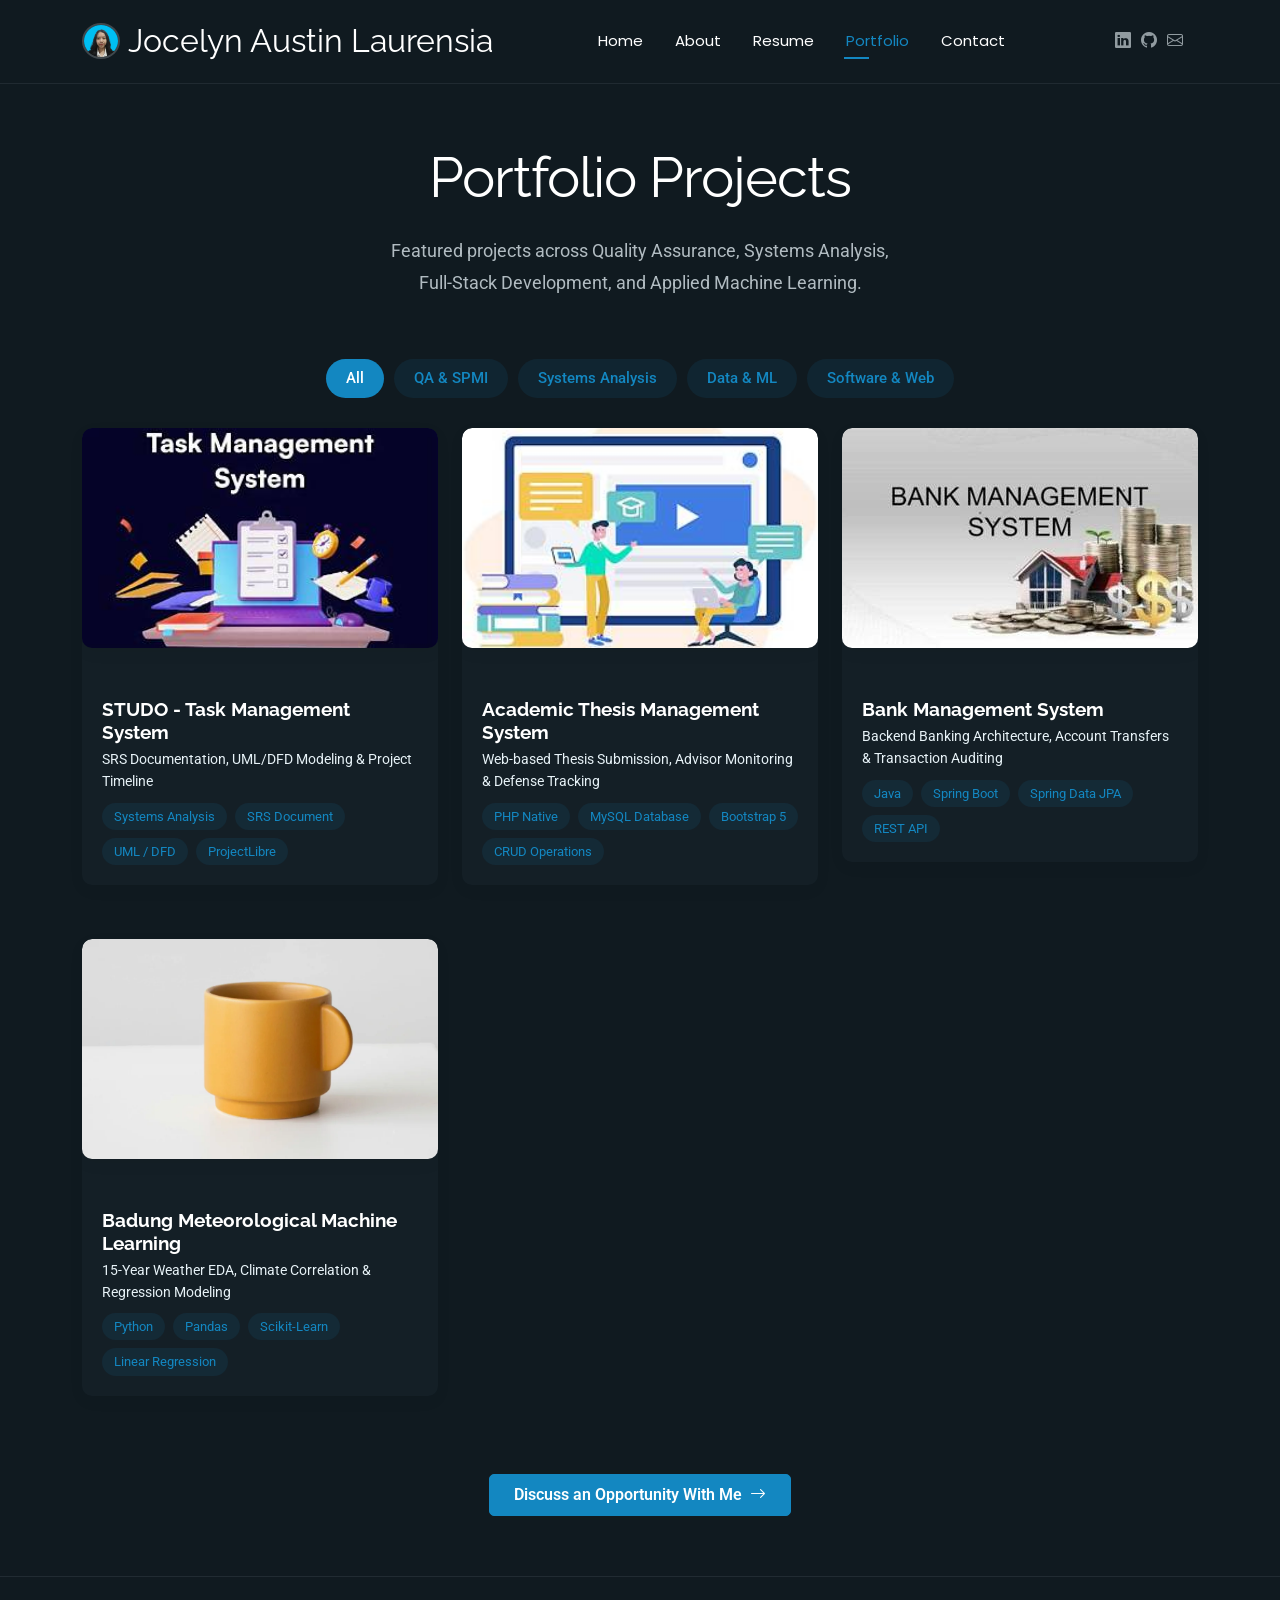
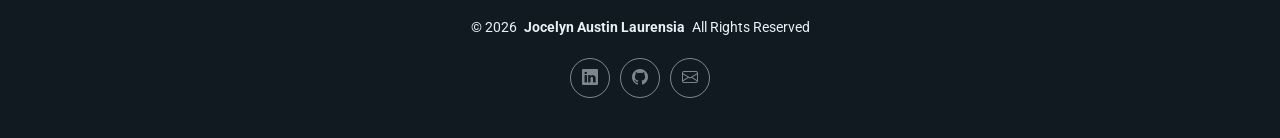
==== portfolio.html @ b39595af "Initial portfolio commit" ====
<!DOCTYPE html>
<html lang="en">
<head>
  <meta charset="utf-8">
  <meta content="width=device-width, initial-scale=1.0" name="viewport">
  <title>Portfolio - Jocelyn Austin Laurensia</title>
  <meta name="description" content="Portfolio of Jocelyn Austin Laurensia - Information Systems Projects, Quality Assurance, and Systems Analysis.">
  <meta name="keywords" content="Jocelyn Austin Laurensia, Portfolio, Information Systems, SPMI, Data Analysis, Untar">
  <!-- Favicons -->
  <link href="assets/img/favicon.png" rel="icon">
  <link href="assets/img/apple-touch-icon.png" rel="apple-touch-icon">
  <!-- Fonts -->
  <link href="https://fonts.googleapis.com" rel="preconnect">
  <link href="https://fonts.gstatic.com" rel="preconnect" crossorigin>
  <link href="https://fonts.googleapis.com/css2?family=Roboto:ital,wght@0,100;0,300;0,400;0,500;0,700;0,900;1,100;1,300;1,400;1,500;1,700;1,900&family=Poppins:ital,wght@0,100;0,200;0,300;0,400;0,500;0,600;0,700;0,800;0,900;1,100;1,200;1,300;1,400;1,500;1,600;1,700;1,800;1,900&family=Raleway:ital,wght@0,100;0,200;0,300;0,400;0,500;0,600;0,700;0,800;0,900;1,100;1,200;1,300;1,400;1,500;1,600;1,700;1,800;1,900&display=swap" rel="stylesheet">
  <!-- Vendor CSS Files -->
  <link href="assets/vendor/bootstrap/css/bootstrap.min.css" rel="stylesheet">
  <link href="assets/vendor/bootstrap-icons/bootstrap-icons.css" rel="stylesheet">
  <link href="assets/vendor/aos/aos.css" rel="stylesheet">
  <link href="assets/vendor/swiper/swiper-bundle.min.css" rel="stylesheet">
  <link href="assets/vendor/glightbox/css/glightbox.min.css" rel="stylesheet">
  <!-- Main CSS File -->
  <link href="assets/css/main.css" rel="stylesheet">
</head>
<body class="portfolio-page">
  <header id="header" class="header d-flex align-items-center light-background sticky-top">
    <div class="container position-relative d-flex align-items-center justify-content-between">
      <a href="index.html" class="logo d-flex align-items-center me-auto me-xl-0">
        <img src="assets/img/profile/Profile Jocelyn.png" alt="Jocelyn Austin Laurensia" class="rounded-circle me-2" style="width: 38px; height: 38px; object-fit: cover; border: 2px solid rgba(255, 255, 255, 0.2);">
        <h1 class="sitename">Jocelyn Austin Laurensia</h1>
      </a>
      <nav id="navmenu" class="navmenu">
        <ul>
          <li><a href="index.html">Home</a></li>
          <li><a href="about.html">About</a></li>
          <li><a href="resume.html">Resume</a></li>
          <li><a href="portfolio.html" class="active">Portfolio</a></li>
          <li><a href="contact.html">Contact</a></li>
        </ul>
        <i class="mobile-nav-toggle d-xl-none bi bi-list"></i>
      </nav>
      <div class="header-social-links">
        <a href="https://www.linkedin.com/in/jocelynaustinlaurensia" target="_blank" rel="noopener noreferrer" class="linkedin"><i class="bi bi-linkedin"></i></a>
        <a href="https://github.com/jocelynaustinlaurensia" target="_blank" rel="noopener noreferrer" class="github"><i class="bi bi-github"></i></a>
        <a href="mailto:jocelynaustinlaurensia@gmail.com" class="email"><i class="bi bi-envelope"></i></a>
      </div>
    </div>
  </header>
  <main class="main">
    <!-- Portfolio Section -->
    <section id="portfolio" class="portfolio section">
      <!-- Section Title -->
      <div class="container section-title" data-aos="fade-up">
        <h2>Portfolio Projects</h2>
        <p>Featured projects across Quality Assurance, Systems Analysis, Full-Stack Development, and Applied Machine Learning.</p>
      </div><!-- End Section Title -->
      <div class="container" data-aos="fade-up" data-aos-delay="100">
        <div class="isotope-layout" data-default-filter="*" data-layout="fitRows" data-sort="original-order">
          <ul class="portfolio-filters isotope-filters" data-aos="fade-up" data-aos-delay="200">
            <li data-filter="*" class="filter-active">All</li>
            <li data-filter=".filter-qa">QA & SPMI</li>
            <li data-filter=".filter-systems">Systems Analysis</li>
            <li data-filter=".filter-data">Data & ML</li>
            <li data-filter=".filter-dev">Software & Web</li>
          </ul><!-- End Portfolio Filters -->
          <div class="row gy-4 isotope-container" data-aos="fade-up" data-aos-delay="300">
            
                        <!-- Item 1: STUDO - System Analysis & Project Management -->
            <div class="col-lg-4 col-md-6 portfolio-item isotope-item filter-systems filter-dev">
              <div class="portfolio-card h-100 d-flex flex-column">
              <div class="portfolio-card">
                <div class="portfolio-img">
                  <img src="assets/img/portfolio/TMS.jpeg" alt="STUDO Task Management System" class="img-fluid">
                  <div class="portfolio-overlay">
                    <a href="assets/img/portfolio/TMS.jpeg" class="glightbox portfolio-lightbox" title="STUDO — Task Management System (SRS, UML, WBS & Gantt Chart)"><i class="bi bi-plus"></i></a>
                    <a href="https://github.com/jocelynaustinlaurensia/studo-task-management-system" target="_blank" rel="noopener noreferrer" class="portfolio-details-link" title="View on GitHub"><i class="bi bi-github"></i></a>
                  </div>
                  </div>
                </div>
                <div class="portfolio-info">
                  <h4>STUDO - Task Management System</h4>
                  <p>SRS Documentation, UML/DFD Modeling & Project Timeline</p>
                  <div class="portfolio-tags">
                    <span>Systems Analysis</span>
                    <span>SRS Document</span>
                    <span>UML / DFD</span>
                    <span>ProjectLibre</span>
                  </div>
                </div>
              </div>
            </div>

            <!-- Item 2: Academic & Thesis Management System -->
            <div class="col-lg-4 col-md-6 portfolio-item isotope-item filter-dev filter-data">
              <div class="portfolio-card h-100 d-flex flex-column">
              <div class="portfolio-card">
                <div class="portfolio-img">
                  <img src="assets/img/portfolio/AMS2.jpeg" alt="Academic Thesis Management System" class="img-fluid">
                  <div class="portfolio-overlay">
                    <a href="assets/img/portfoliO/AMS2.jpeg" class="glightbox portfolio-lightbox" title="Academic Thesis Management System — Full-Stack Portal"><i class="bi bi-plus"></i></a>
                    <a href="https://github.com/jocelynaustinlaurensia/academic-thesis-management-system" target="_blank" rel="noopener noreferrer" class="portfolio-details-link" title="View on GitHub"><i class="bi bi-github"></i></a>
                  </div>
                  </div>
                </div>
                <div class="portfolio-info">
                  <h4>Academic Thesis Management System</h4>
                  <p>Web-based Thesis Submission, Advisor Monitoring & Defense Tracking</p>
                  <div class="portfolio-tags">
                    <span>PHP Native</span>
                    <span>MySQL Database</span>
                    <span>Bootstrap 5</span>
                    <span>CRUD Operations</span>
                  </div>
                </div>
              </div>
            </div>

            <!-- Item 3: Bank Management System -->
            <div class="col-lg-4 col-md-6 portfolio-item isotope-item filter-dev">
              <div class="portfolio-card h-100 d-flex flex-column">
              <div class="portfolio-card">
                <div class="portfolio-img">
                  <img src="assets/img/portfolio/BMS.jpeg" alt="Bank Management System" class="img-fluid">
                  <div class="portfolio-overlay">
                    <a href="assets/img/portfolio/BMS.jpeg" class="glightbox portfolio-lightbox" title="Bank Management System — Java Spring Boot REST API"><i class="bi bi-plus"></i></a>
                    <a href="https://github.com/jocelynaustinlaurensia/bank-management-system" target="_blank" rel="noopener noreferrer" class="portfolio-details-link" title="View on GitHub"><i class="bi bi-github"></i></a>
                  </div>
                  </div>
                </div>
                <div class="portfolio-info">
                  <h4>Bank Management System</h4>
                  <p>Backend Banking Architecture, Account Transfers & Transaction Auditing</p>
                  <div class="portfolio-tags">
                    <span>Java</span>
                    <span>Spring Boot</span>
                    <span>Spring Data JPA</span>
                    <span>REST API</span>
                  </div>
                </div>
              </div>
            </div>

            <!-- Item 4: Badung Meteorological Analysis & Machine Learning -->
            <div class="col-lg-4 col-md-6 portfolio-item isotope-item filter-data">
              <div class="portfolio-card h-100 d-flex flex-column">
              <div class="portfolio-card">
                <div class="portfolio-img">
                  <img src="assets/img/portfolio/portfolio-5.webp" alt="Badung Meteorological Analysis" class="img-fluid">
                  <div class="portfolio-overlay">
                    <a href="assets/img/portfolio/portfolio-5.webp" class="glightbox portfolio-lightbox" title="Badung Meteorological Analysis & Predictive Regression Modeling"><i class="bi bi-plus"></i></a>
                    <a href="https://github.com/jocelynaustinlaurensia/badung-meteorological-analysis" target="_blank" rel="noopener noreferrer" class="portfolio-details-link" title="View on GitHub"><i class="bi bi-github"></i></a>
                  </div>
                  </div>
                </div>
                <div class="portfolio-info">
                  <h4>Badung Meteorological Machine Learning</h4>
                  <p>15-Year Weather EDA, Climate Correlation & Regression Modeling</p>
                  <div class="portfolio-tags">
                    <span>Python</span>
                    <span>Pandas</span>
                    <span>Scikit-Learn</span>
                    <span>Linear Regression</span>
                  </div>
                </div>
              </div>
            </div>

          </div><!-- End Portfolio Items Container -->
        </div>
        <div class="text-center mt-5" data-aos="fade-up" data-aos-delay="400">
          <a href="contact.html" class="btn btn-primary px-4 py-2">Discuss an Opportunity With Me <i class="bi bi-arrow-right ms-1"></i></a>
        </div>
      </div>
    </section><!-- /Portfolio Section -->
  </main>
  <footer id="footer" class="footer">
    <div class="container">
      <div class="copyright text-center">
        <p>© <span>2026</span> <strong class="px-1 sitename">Jocelyn Austin Laurensia</strong> <span>All Rights Reserved</span></p>
      </div>
      <div class="social-links d-flex justify-content-center">
        <a href="https://www.linkedin.com/in/jocelynaustinlaurensia" target="_blank" rel="noopener noreferrer"><i class="bi bi-linkedin"></i></a>
        <a href="https://github.com/jocelynaustinlaurensia" target="_blank" rel="noopener noreferrer"><i class="bi bi-github"></i></a>
        <a href="mailto:jocelynaustinlaurensia@gmail.com"><i class="bi bi-envelope"></i></a>
      </div>
    </div>
  </footer>
  <!-- Scroll Top -->
  <a href="#" id="scroll-top" class="scroll-top d-flex align-items-center justify-content-center"><i class="bi bi-arrow-up-short"></i></a>
  <!-- Preloader -->
  <div id="preloader"></div>
  <!-- Vendor JS Files -->
  <script src="assets/vendor/bootstrap/js/bootstrap.bundle.min.js"></script>
  <script src="assets/vendor/php-email-form/validate.js"></script>
  <script src="assets/vendor/aos/aos.js"></script>
  <script src="assets/vendor/typed.js/typed.umd.js"></script>
  <script src="assets/vendor/waypoints/noframework.waypoints.js"></script>
  <script src="assets/vendor/purecounter/purecounter_vanilla.js"></script>
  <script src="assets/vendor/swiper/swiper-bundle.min.js"></script>
  <script src="assets/vendor/imagesloaded/imagesloaded.pkgd.min.js"></script>
  <script src="assets/vendor/isotope-layout/isotope.pkgd.min.js"></script>
  <script src="assets/vendor/glightbox/js/glightbox.min.js"></script>
  <!-- Main JS File -->
  <script src="assets/js/main.js"></script>
</body>
</html>
---- assets/css/main.css ----
/**
* Template Name: FolioOne
* Template URL: https://bootstrapmade.com/folioone-bootstrap-portfolio-website-template/
* Updated: Aug 23 2025 with Bootstrap v5.3.7
* Author: BootstrapMade.com
* License: https://bootstrapmade.com/license/
*/

/*--------------------------------------------------------------
# Font & Color Variables
# Help: https://bootstrapmade.com/color-system/
--------------------------------------------------------------*/
/* Fonts */
:root {
  --default-font: "Roboto",  system-ui, -apple-system, "Segoe UI", Roboto, "Helvetica Neue", Arial, "Noto Sans", "Liberation Sans", sans-serif, "Apple Color Emoji", "Segoe UI Emoji", "Segoe UI Symbol", "Noto Color Emoji";
  --heading-font: "Raleway",  sans-serif;
  --nav-font: "Poppins",  sans-serif;
}

/* Global Colors - The following color variables are used throughout the website. Updating them here will change the color scheme of the entire website */
:root { 
  --background-color: #101a20; /* Background color for the entire website, including individual sections */
  --default-color: #e7f2f7; /* Default color used for the majority of the text content across the entire website */
  --heading-color: #ffffff; /* Color for headings, subheadings and title throughout the website */
  --accent-color: #1387c1; /* Accent color that represents your brand on the website. It's used for buttons, links, and other elements that need to stand out */
  --surface-color: #141f26; /* The surface color is used as a background of boxed elements within sections, such as cards, icon boxes, or other elements that require a visual separation from the global background. */
  --contrast-color: #ffffff; /* Contrast color for text, ensuring readability against backgrounds of accent, heading, or default colors. */
}

/* Nav Menu Colors - The following color variables are used specifically for the navigation menu. They are separate from the global colors to allow for more customization options */
:root {
  --nav-color: #ffffff;  /* The default color of the main navmenu links */
  --nav-hover-color: #1387c1; /* Applied to main navmenu links when they are hovered over or active */
  --nav-mobile-background-color: #213642; /* Used as the background color for mobile navigation menu */
  --nav-dropdown-background-color: #051117; /* Used as the background color for dropdown items that appear when hovering over primary navigation items */
  --nav-dropdown-color: #e7f2f7; /* Used for navigation links of the dropdown items in the navigation menu. */
  --nav-dropdown-hover-color: #1387c1; /* Similar to --nav-hover-color, this color is applied to dropdown navigation links when they are hovered over. */
}

/* Color Presets - These classes override global colors when applied to any section or element, providing reuse of the sam color scheme. */

.light-background {
  --background-color: #142027;
  --surface-color: #325264;
}

.dark-background {
  --background-color: #0b1419;
  --default-color: #ffffff;
  --heading-color: #ffffff;
  --surface-color: #252525;
  --contrast-color: #ffffff;
}

/* Smooth scroll */
:root {
  scroll-behavior: smooth;
}

/*--------------------------------------------------------------
# General Styling & Shared Classes
--------------------------------------------------------------*/
body {
  color: var(--default-color);
  background-color: var(--background-color);
  font-family: var(--default-font);
}

a {
  color: var(--accent-color);
  text-decoration: none;
  transition: 0.3s;
}

a:hover {
  color: color-mix(in srgb, var(--accent-color), transparent 25%);
  text-decoration: none;
}

h1,
h2,
h3,
h4,
h5,
h6 {
  color: var(--heading-color);
  font-family: var(--heading-font);
}

/* PHP Email Form Messages
------------------------------*/
.php-email-form .error-message {
  display: none;
  background: #df1529;
  color: #ffffff;
  text-align: left;
  padding: 15px;
  margin-bottom: 24px;
  font-weight: 600;
}

.php-email-form .sent-message {
  display: none;
  color: #ffffff;
  background: #059652;
  text-align: center;
  padding: 15px;
  margin-bottom: 24px;
  font-weight: 600;
}

.php-email-form .loading {
  display: none;
  background: var(--surface-color);
  text-align: center;
  padding: 15px;
  margin-bottom: 24px;
}

.php-email-form .loading:before {
  content: "";
  display: inline-block;
  border-radius: 50%;
  width: 24px;
  height: 24px;
  margin: 0 10px -6px 0;
  border: 3px solid var(--accent-color);
  border-top-color: var(--surface-color);
  animation: php-email-form-loading 1s linear infinite;
}

@keyframes php-email-form-loading {
  0% {
    transform: rotate(0deg);
  }

  100% {
    transform: rotate(360deg);
  }
}

/*--------------------------------------------------------------
# Global Header
--------------------------------------------------------------*/
.header {
  --background-color: rgba(255, 255, 255, 0);
  color: var(--default-color);
  background-color: var(--background-color);
  padding: 15px 0;
  transition: all 0.5s;
  z-index: 997;
  border-bottom: 1px solid color-mix(in srgb, var(--default-color), transparent 92%);
}

.header .logo {
  line-height: 1;
}

.header .logo img {
  max-height: 36px;
  margin-right: 8px;
}

.header .logo h1 {
  font-size: 32px;
  margin: 0;
  font-weight: 400;
  color: var(--heading-color);
}

.header .header-social-links {
  padding-right: 15px;
}

.header .header-social-links a {
  color: color-mix(in srgb, var(--default-color), transparent 40%);
  padding-left: 6px;
  display: inline-block;
  transition: 0.3s;
  font-size: 16px;
}

.header .header-social-links a:hover {
  color: var(--default-color);
}

.header .header-social-links a i {
  line-height: 0px;
}

@media (max-width: 1200px) {
  .header .logo {
    order: 1;
  }

  .header .header-social-links {
    order: 2;
  }

  .header .navmenu {
    order: 3;
  }
}

/* Global Header on Scroll
------------------------------*/
.scrolled .header {
  --background-color: rgba(16, 26, 32, 0.9);
}

/*--------------------------------------------------------------
# Navigation Menu
--------------------------------------------------------------*/
/* Desktop Navigation */
@media (min-width: 1200px) {
  .navmenu {
    padding: 0;
  }

  .navmenu ul {
    margin: 0;
    padding: 0;
    display: flex;
    list-style: none;
    align-items: center;
  }

  .navmenu li {
    position: relative;
  }

  .navmenu>ul>li {
    white-space: nowrap;
    padding: 15px 28px 15px 0;
  }

  .navmenu>ul>li:last-child {
    padding-right: 0;
  }

  .navmenu a,
  .navmenu a:focus {
    color: var(--nav-color);
    font-size: 15px;
    padding: 0 2px;
    font-family: var(--nav-font);
    font-weight: 400;
    display: flex;
    align-items: center;
    justify-content: space-between;
    white-space: nowrap;
    transition: 0.3s;
    position: relative;
  }

  .navmenu a i,
  .navmenu a:focus i {
    font-size: 12px;
    line-height: 0;
    margin-left: 5px;
    transition: 0.3s;
  }

  .navmenu>ul>li>a:before {
    content: "";
    position: absolute;
    height: 2px;
    bottom: -6px;
    left: 0;
    background-color: var(--nav-hover-color);
    visibility: hidden;
    width: 0px;
    transition: all 0.3s ease-in-out 0s;
  }

  .navmenu a:hover:before,
  .navmenu li:hover>a:before,
  .navmenu .active:before {
    visibility: visible;
    width: 25px;
  }

  .navmenu li:hover>a,
  .navmenu .active,
  .navmenu .active:focus {
    color: var(--nav-hover-color);
  }

  .navmenu .dropdown ul {
    margin: 0;
    padding: 10px 0;
    background: var(--nav-dropdown-background-color);
    display: block;
    position: absolute;
    visibility: hidden;
    left: -5px;
    top: 130%;
    opacity: 0;
    transition: 0.3s;
    border-radius: 4px;
    z-index: 99;
    box-shadow: 0px 0px 30px rgba(0, 0, 0, 0.1);
  }

  .navmenu .dropdown ul li {
    min-width: 200px;
  }

  .navmenu .dropdown ul a {
    padding: 10px 20px;
    font-size: 15px;
    text-transform: none;
    color: var(--nav-dropdown-color);
  }

  .navmenu .dropdown ul a i {
    font-size: 12px;
  }

  .navmenu .dropdown ul a:hover,
  .navmenu .dropdown ul .active:hover,
  .navmenu .dropdown ul li:hover>a {
    color: var(--nav-dropdown-hover-color);
  }

  .navmenu .dropdown:hover>ul {
    opacity: 1;
    top: 100%;
    visibility: visible;
  }

  .navmenu .dropdown .dropdown ul {
    top: 0;
    left: -90%;
    visibility: hidden;
  }

  .navmenu .dropdown .dropdown:hover>ul {
    opacity: 1;
    top: 0;
    left: -100%;
    visibility: visible;
  }
}

/* Mobile Navigation */
@media (max-width: 1199px) {
  .mobile-nav-toggle {
    color: var(--nav-color);
    font-size: 28px;
    line-height: 0;
    margin-right: 10px;
    cursor: pointer;
    transition: color 0.3s;
  }

  .navmenu {
    padding: 0;
    z-index: 9997;
  }

  .navmenu ul {
    display: none;
    list-style: none;
    position: absolute;
    inset: 60px 20px 20px 20px;
    padding: 10px 0;
    margin: 0;
    border-radius: 6px;
    background-color: var(--nav-mobile-background-color);
    border: 1px solid color-mix(in srgb, var(--default-color), transparent 90%);
    box-shadow: none;
    overflow-y: auto;
    transition: 0.3s;
    z-index: 9998;
  }

  .navmenu a,
  .navmenu a:focus {
    color: var(--nav-dropdown-color);
    padding: 10px 20px;
    font-family: var(--nav-font);
    font-size: 17px;
    font-weight: 500;
    display: flex;
    align-items: center;
    justify-content: space-between;
    white-space: nowrap;
    transition: 0.3s;
  }

  .navmenu a i,
  .navmenu a:focus i {
    font-size: 12px;
    line-height: 0;
    margin-left: 5px;
    width: 30px;
    height: 30px;
    display: flex;
    align-items: center;
    justify-content: center;
    border-radius: 50%;
    transition: 0.3s;
    background-color: color-mix(in srgb, var(--accent-color), transparent 90%);
  }

  .navmenu a i:hover,
  .navmenu a:focus i:hover {
    background-color: var(--accent-color);
    color: var(--contrast-color);
  }

  .navmenu a:hover,
  .navmenu .active,
  .navmenu .active:focus {
    color: var(--nav-dropdown-hover-color);
  }

  .navmenu .active i,
  .navmenu .active:focus i {
    background-color: var(--accent-color);
    color: var(--contrast-color);
    transform: rotate(180deg);
  }

  .navmenu .dropdown ul {
    position: static;
    display: none;
    z-index: 99;
    padding: 10px 0;
    margin: 10px 20px;
    background-color: var(--nav-dropdown-background-color);
    transition: all 0.5s ease-in-out;
  }

  .navmenu .dropdown ul ul {
    background-color: rgba(33, 37, 41, 0.1);
  }

  .navmenu .dropdown>.dropdown-active {
    display: block;
    background-color: rgba(33, 37, 41, 0.03);
  }

  .mobile-nav-active {
    overflow: hidden;
  }

  .mobile-nav-active .mobile-nav-toggle {
    color: #fff;
    position: absolute;
    font-size: 32px;
    top: 15px;
    right: 15px;
    margin-right: 0;
    z-index: 9999;
  }

  .mobile-nav-active .navmenu {
    position: fixed;
    overflow: hidden;
    inset: 0;
    background: rgba(33, 37, 41, 0.8);
    transition: 0.3s;
  }

  .mobile-nav-active .navmenu>ul {
    display: block;
  }
}

/*--------------------------------------------------------------
# Global Footer
--------------------------------------------------------------*/
.footer {
  color: var(--default-color);
  background-color: var(--background-color);
  font-size: 14px;
  padding: 40px 0;
  position: relative;
  border-top: 1px solid color-mix(in srgb, var(--default-color), transparent 92%);
}

.footer .copyright p {
  margin-bottom: 0;
}

.footer .social-links {
  margin-top: 20px;
}

.footer .social-links a {
  display: flex;
  align-items: center;
  justify-content: center;
  width: 40px;
  height: 40px;
  border-radius: 50%;
  border: 1px solid color-mix(in srgb, var(--default-color), transparent 50%);
  font-size: 16px;
  color: color-mix(in srgb, var(--default-color), transparent 50%);
  margin: 0 5px;
  transition: 0.3s;
}

.footer .social-links a:hover {
  color: var(--accent-color);
  border-color: var(--accent-color);
}

.footer .credits {
  margin-top: 10px;
  font-size: 13px;
  text-align: center;
}

/*--------------------------------------------------------------
# Preloader
--------------------------------------------------------------*/
#preloader {
  position: fixed;
  inset: 0;
  z-index: 9999;
  overflow: hidden;
  background-color: var(--background-color);
  transition: all 0.6s ease-out;
  width: 100%;
  height: 100vh;
}

#preloader:before,
#preloader:after {
  content: "";
  position: absolute;
  border: 4px solid var(--accent-color);
  border-radius: 50%;
  animation: animate-preloader 2s cubic-bezier(0, 0.2, 0.8, 1) infinite;
}

#preloader:after {
  animation-delay: -0.5s;
}

@keyframes animate-preloader {
  0% {
    width: 10px;
    height: 10px;
    top: calc(50% - 5px);
    left: calc(50% - 5px);
    opacity: 1;
  }

  100% {
    width: 72px;
    height: 72px;
    top: calc(50% - 36px);
    left: calc(50% - 36px);
    opacity: 0;
  }
}

/*--------------------------------------------------------------
# Scroll Top Button
--------------------------------------------------------------*/
.scroll-top {
  position: fixed;
  visibility: hidden;
  opacity: 0;
  right: 15px;
  bottom: -15px;
  z-index: 99999;
  background-color: var(--accent-color);
  width: 44px;
  height: 44px;
  border-radius: 50px;
  transition: all 0.4s;
}

.scroll-top i {
  font-size: 24px;
  color: var(--contrast-color);
  line-height: 0;
}

.scroll-top:hover {
  background-color: color-mix(in srgb, var(--accent-color), transparent 20%);
  color: var(--contrast-color);
}

.scroll-top.active {
  visibility: visible;
  opacity: 1;
  bottom: 15px;
}

/*--------------------------------------------------------------
# Disable aos animation delay on mobile devices
--------------------------------------------------------------*/
@media screen and (max-width: 768px) {
  [data-aos-delay] {
    transition-delay: 0 !important;
  }
}

/*--------------------------------------------------------------
# Global Page Titles & Breadcrumbs
--------------------------------------------------------------*/
.page-title {
  color: var(--default-color);
  background-color: var(--background-color);
  position: relative;
}

.page-title .heading {
  padding: 80px 0;
  border-top: 1px solid color-mix(in srgb, var(--default-color), transparent 90%);
}

.page-title .heading h1 {
  font-size: 38px;
  font-weight: 700;
}

.page-title nav {
  background-color: color-mix(in srgb, var(--default-color), transparent 96%);
  padding: 20px 0;
}

.page-title nav ol {
  display: flex;
  flex-wrap: wrap;
  list-style: none;
  padding: 0;
  margin: 0;
  font-size: 16px;
  font-weight: 400;
}

.page-title nav ol li+li {
  padding-left: 10px;
}

.page-title nav ol li+li::before {
  content: "/";
  display: inline-block;
  padding-right: 10px;
  color: color-mix(in srgb, var(--default-color), transparent 70%);
}

/*--------------------------------------------------------------
# Global Sections
--------------------------------------------------------------*/
section,
.section {
  color: var(--default-color);
  background-color: var(--background-color);
  padding: 60px 0;
  scroll-margin-top: 100px;
  overflow: clip;
}

@media (max-width: 1199px) {

  section,
  .section {
    scroll-margin-top: 66px;
  }
}

/*--------------------------------------------------------------
# Global Section Titles
--------------------------------------------------------------*/
.section-title {
  text-align: center;
  padding-bottom: 60px;
  position: relative;
}

.section-title h2 {
  font-size: 3.5rem;
  font-weight: 400;
  line-height: 1.2;
  color: var(--heading-color);
  margin-bottom: 1.5rem;
  letter-spacing: -1px;
}

@media (max-width: 768px) {
  .section-title h2 {
    font-size: 2.5rem;
  }
}

.section-title p {
  font-size: 1.125rem;
  line-height: 1.8;
  color: color-mix(in srgb, var(--default-color), transparent 25%);
  max-width: 900px;
  margin: 0 auto;
  text-wrap: balance;
}

/*--------------------------------------------------------------
# Hero Section
--------------------------------------------------------------*/
.hero {
  padding: 80px 0;
  min-height: 100vh;
  display: flex;
  align-items: center;
}

.hero .hero-content h1 {
  font-size: 3.5rem;
  font-weight: 700;
  margin-bottom: 1rem;
  line-height: 1.2;
}

.hero .hero-content h1 .highlight {
  color: var(--accent-color);
  position: relative;
}

.hero .hero-content h1 .highlight::after {
  content: "";
  position: absolute;
  bottom: 0;
  left: 0;
  width: 100%;
  height: 3px;
  background: linear-gradient(90deg, var(--accent-color), color-mix(in srgb, var(--accent-color), transparent 50%));
  border-radius: 2px;
}

@media (max-width: 768px) {
  .hero .hero-content h1 {
    font-size: 2.5rem;
  }
}

.hero .hero-content h2 {
  font-size: 1.5rem;
  font-weight: 400;
  margin-bottom: 2rem;
  color: color-mix(in srgb, var(--default-color), transparent 20%);
}

.hero .hero-content h2 .typed {
  color: var(--accent-color);
  font-weight: 600;
}

@media (max-width: 768px) {
  .hero .hero-content h2 {
    font-size: 1.25rem;
  }
}

.hero .hero-content p {
  font-size: 1.1rem;
  line-height: 1.6;
  margin-bottom: 2.5rem;
  color: color-mix(in srgb, var(--default-color), transparent 30%);
}

.hero .hero-actions {
  display: flex;
  gap: 1rem;
  margin-bottom: 3rem;
}

.hero .hero-actions .btn {
  padding: 12px 30px;
  border-radius: 50px;
  font-weight: 600;
  text-decoration: none;
  transition: all 0.3s ease;
  border: 2px solid;
}

.hero .hero-actions .btn.btn-primary {
  background: var(--accent-color);
  color: var(--contrast-color);
  border-color: var(--accent-color);
}

.hero .hero-actions .btn.btn-primary:hover {
  background: color-mix(in srgb, var(--accent-color), black 15%);
  border-color: color-mix(in srgb, var(--accent-color), black 15%);
  transform: translateY(-2px);
}

.hero .hero-actions .btn.btn-outline {
  background: transparent;
  color: var(--accent-color);
  border-color: var(--accent-color);
}

.hero .hero-actions .btn.btn-outline:hover {
  transform: translateY(-2px);
}

@media (max-width: 576px) {
  .hero .hero-actions {
    flex-direction: column;
  }

  .hero .hero-actions .btn {
    text-align: center;
  }
}

.hero .social-links {
  display: flex;
  gap: 1rem;
}

.hero .social-links a {
  width: 45px;
  height: 45px;
  background: var(--surface-color);
  border-radius: 50%;
  display: flex;
  align-items: center;
  justify-content: center;
  color: var(--default-color);
  font-size: 1.2rem;
  transition: all 0.3s ease;
}

.hero .social-links a:hover {
  background: var(--accent-color);
  color: var(--contrast-color);
  transform: translateY(-3px);
  box-shadow: 0 8px 25px color-mix(in srgb, var(--accent-color), transparent 70%);
}

.hero .hero-image {
  position: relative;
}

.hero .hero-image .image-wrapper {
  position: relative;
  max-width: 450px;
  margin: 0 auto;
}

.hero .hero-image .image-wrapper img {
  border-radius: 20px;
  box-shadow: 0 5px 15px color-mix(in srgb, var(--default-color), transparent 95%);
  transition: transform 0.3s ease;
}

.hero .hero-image .image-wrapper img:hover {
  transform: scale(1.02);
}

.hero .hero-image .floating-elements {
  position: absolute;
  top: 0;
  left: 0;
  right: 0;
  bottom: 0;
  pointer-events: none;
}

.hero .hero-image .floating-elements .floating-card {
  position: absolute;
  background: var(--surface-color);
  padding: 15px 20px;
  border-radius: 15px;
  box-shadow: 0 10px 30px color-mix(in srgb, var(--default-color), transparent 90%);
  display: flex;
  align-items: center;
  gap: 10px;
  font-weight: 600;
  animation: float 3s ease-in-out infinite;
}

.hero .hero-image .floating-elements .floating-card i {
  font-size: 1.5rem;
  color: var(--accent-color);
}

.hero .hero-image .floating-elements .floating-card.design {
  top: 10%;
  right: -10%;
  animation-delay: 0s;
}

.hero .hero-image .floating-elements .floating-card.code {
  bottom: 30%;
  left: -15%;
  animation-delay: 1s;
}

.hero .hero-image .floating-elements .floating-card.creativity {
  top: 60%;
  right: -5%;
  animation-delay: 2s;
}

@media (max-width: 992px) {
  .hero .hero-image .floating-elements .floating-card {
    display: none;
  }
}

@keyframes float {

  0%,
  100% {
    transform: translateY(0px);
  }

  50% {
    transform: translateY(-10px);
  }
}

@media (max-width: 992px) {
  .hero .hero-content {
    text-align: center;
    margin-bottom: 3rem;
  }
}

/*--------------------------------------------------------------
# About Section
--------------------------------------------------------------*/
.about .intro-content .eyebrow {
  display: inline-block;
  letter-spacing: 0.12em;
  text-transform: uppercase;
  font-size: 12px;
  color: color-mix(in srgb, var(--default-color), transparent 40%);
  margin-bottom: 16px;
}

.about .intro-content .headline {
  font-family: var(--heading-font);
  font-weight: 300;
  line-height: 1.2;
  font-size: clamp(28px, 4vw, 44px);
  margin: 0 0 24px 0;
}

.about .intro-content .lead {
  font-size: 18px;
  line-height: 1.8;
  color: color-mix(in srgb, var(--default-color), transparent 10%);
  margin-bottom: 24px;
}

.about .intro-content p {
  line-height: 1.8;
  margin-bottom: 24px;
  color: color-mix(in srgb, var(--default-color), transparent 5%);
}

.about .intro-content .cta-group {
  display: flex;
  gap: 24px;
  align-items: center;
  margin-top: 24px;
}

.about .intro-content .cta-group .btn-ghost {
  display: inline-flex;
  align-items: center;
  gap: 8px;
  padding: 12px 18px;
  border-radius: 6px;
  color: var(--accent-color);
  background: color-mix(in srgb, var(--accent-color), transparent 92%);
  border: 1px solid color-mix(in srgb, var(--accent-color), transparent 70%);
  transition: 0.3s ease-in-out;
}

.about .intro-content .cta-group .btn-ghost:hover,
.about .intro-content .cta-group .btn-ghost:focus {
  color: var(--contrast-color);
  background: var(--accent-color);
  border-color: var(--accent-color);
  outline: none;
  box-shadow: 0 0 0 3px color-mix(in srgb, var(--accent-color), transparent 70%);
}

.about .intro-content .cta-group .link-underline {
  display: inline-flex;
  align-items: center;
  gap: 8px;
  position: relative;
  color: var(--accent-color);
  padding-bottom: 4px;
  transition: 0.3s ease-in-out;
}

.about .intro-content .cta-group .link-underline::after {
  content: "";
  position: absolute;
  left: 0;
  right: 0;
  bottom: 0;
  height: 1px;
  background: color-mix(in srgb, var(--accent-color), transparent 40%);
  transform: scaleX(0.4);
  transform-origin: left;
  transition: 0.3s ease-in-out;
}

.about .intro-content .cta-group .link-underline:hover,
.about .intro-content .cta-group .link-underline:focus {
  color: color-mix(in srgb, var(--accent-color), transparent 10%);
  outline: none;
}

.about .intro-content .cta-group .link-underline:hover::after,
.about .intro-content .cta-group .link-underline:focus::after {
  transform: scaleX(1);
}

.about .profile-figure {
  margin: 0;
}

.about .profile-figure .profile-photo {
  width: 88%;
  max-width: 440px;
  border-radius: 18px;
  box-shadow: 0 10px 30px color-mix(in srgb, var(--default-color), transparent 92%);
  transform: translateY(0);
  transition: transform 0.3s ease-in-out;
}

.about .profile-figure .profile-caption {
  margin-top: 24px;
  display: flex;
  align-items: center;
  justify-content: center;
}

.about .profile-figure .profile-caption .meta {
  font-size: 14px;
  color: color-mix(in srgb, var(--default-color), transparent 20%);
}

.about .profile-figure .profile-caption .meta .funfact {
  font-size: 13px;
  margin-top: 4px;
  color: color-mix(in srgb, var(--default-color), transparent 35%);
}

.about .profile-figure:hover .profile-photo {
  transform: translateY(-4px);
}

.about .skill-item {
  padding: 24px;
  border-radius: 6px;
  transition: 0.3s ease-in-out;
  background: color-mix(in srgb, var(--surface-color), var(--accent-color) 2%);
  border: 1px solid color-mix(in srgb, var(--default-color), transparent 88%);
  height: 100%;
}

.about .skill-item i {
  font-size: 24px;
  color: var(--accent-color);
  margin-bottom: 16px;
  display: inline-block;
}

.about .skill-item h3 {
  font-size: 16px;
  margin-bottom: 6px;
  font-weight: 500;
}

.about .skill-item p {
  margin: 0;
  font-size: 14px;
  color: color-mix(in srgb, var(--default-color), transparent 25%);
}

.about .skill-item:hover {
  transform: translateY(-3px);
  border-color: color-mix(in srgb, var(--accent-color), transparent 60%);
  box-shadow: 0 10px 30px color-mix(in srgb, var(--default-color), transparent 92%);
}

.about .timeline-item {
  position: relative;
  padding-left: 26px;
}

.about .timeline-item time {
  display: inline-block;
  font-size: 12px;
  letter-spacing: 0.08em;
  text-transform: uppercase;
  color: color-mix(in srgb, var(--default-color), transparent 45%);
  margin-bottom: 6px;
}

.about .timeline-item h4 {
  font-size: 18px;
  font-weight: 400;
  margin: 0 0 6px;
}

.about .timeline-item p {
  font-size: 14px;
  color: color-mix(in srgb, var(--default-color), transparent 25%);
  margin: 0;
}

.about .timeline-item .dot {
  position: absolute;
  left: 0;
  top: 4px;
  width: 10px;
  height: 10px;
  border-radius: 50%;
  background: var(--accent-color);
  box-shadow: 0 0 0 6px color-mix(in srgb, var(--accent-color), transparent 80%);
}

.about .personal-quote {
  padding: 24px 0;
}

.about .personal-quote p {
  font-family: var(--heading-font);
  font-weight: 300;
  font-size: clamp(20px, 3vw, 28px);
  line-height: 1.5;
  color: color-mix(in srgb, var(--default-color), transparent 5%);
  margin: 0 auto;
  max-width: 800px;
}

.about .fact-pill {
  display: flex;
  align-items: center;
  justify-content: center;
  gap: 10px;
  padding: 10px 14px;
  border-radius: 999px;
  border: 1px solid color-mix(in srgb, var(--default-color), transparent 85%);
  background: var(--surface-color);
  color: color-mix(in srgb, var(--default-color), transparent 10%);
  transition: 0.3s ease-in-out;
}

.about .fact-pill i {
  color: var(--accent-color);
}

.about .fact-pill span {
  font-size: 14px;
}

.about .fact-pill:hover {
  transform: translateY(-2px);
  border-color: color-mix(in srgb, var(--accent-color), transparent 60%);
  box-shadow: 0 10px 30px color-mix(in srgb, var(--default-color), transparent 92%);
}

.about .fact-pill:focus-within {
  box-shadow: 0 0 0 3px color-mix(in srgb, var(--accent-color), transparent 70%);
}

@media (max-width: 992px) {
  .about .profile-figure {
    text-align: center !important;
  }

  .about .profile-figure .profile-photo {
    width: 72%;
  }

  .about .intro-content .cta-group {
    flex-wrap: wrap;
  }
}

@media (max-width: 576px) {
  .about .profile-figure .profile-photo {
    width: 100%;
  }
}

/*--------------------------------------------------------------
# Skills Section
--------------------------------------------------------------*/
.skills .skill-box {
  background-color: var(--surface-color);
  padding: 2rem;
  border-radius: 8px;
  box-shadow: 0 0 20px rgba(0, 0, 0, 0.05);
}

.skills .skill-box h3 {
  font-size: 1.2rem;
  margin-bottom: 1rem;
  font-weight: 600;
}

.skills .skill-box p {
  font-size: 0.9rem;
  margin-bottom: 0.8rem;
  opacity: 0.6;
}

.skills .skill-box .progress {
  background-color: color-mix(in srgb, var(--accent-color), transparent 85%);
  border-radius: 50px;
  height: 8px;
  margin-top: 5px;
  overflow: hidden;
}

.skills .skill-box .progress .progress-bar {
  background-color: var(--accent-color);
  height: 100%;
  position: relative;
  border-radius: 50px;
  transition: 0.9s;
  width: 1px;
}

/*--------------------------------------------------------------
# Stats Section
--------------------------------------------------------------*/
.stats .avatars {
  position: relative;
}

.stats .avatars img {
  width: 60px;
  height: 60px;
  border: 3px solid var(--accent-color);
  margin-right: -15px;
  transition: transform 0.3s ease;
}

.stats .avatars img:hover {
  transform: translateY(-5px);
  z-index: 2;
}

.stats .counters h2 {
  color: var(--heading-color);
  font-size: 48px;
  font-weight: 700;
  margin-bottom: 10px;
}

.stats .counters h2 span {
  display: inline-block;
}

.stats .counters p {
  color: var(--default-color);
  font-size: 18px;
  margin: 0;
  opacity: 0.9;
}

@media (max-width: 991px) {
  .stats .row {
    text-align: center;
  }

  .stats .avatars {
    justify-content: center;
    margin-bottom: 40px;
  }

  .stats .counters h2 {
    font-size: 36px;
  }

  .stats .counters p {
    font-size: 16px;
  }

  .stats .counters .col-md-4 {
    margin-bottom: 30px;
  }

  .stats .counters .col-md-4:last-child {
    margin-bottom: 0;
  }
}

@media (max-width: 576px) {
  .stats {
    padding: 60px 0;
  }

  .stats .avatars {
    flex-wrap: wrap;
    justify-content: center;
  }

  .stats .avatars img {
    margin: 0 -8px;
  }
}

/*--------------------------------------------------------------
# Testimonials Section
--------------------------------------------------------------*/
.testimonials .testimonials-carousel,
.testimonials .testimonials-slider {
  overflow: hidden;
}

.testimonials .testimonial-item .testimonial-content {
  border-left: 3px solid var(--accent-color);
  padding-left: 30px;
}

.testimonials .testimonial-item .testimonial-img {
  border-radius: 50%;
  border: 4px solid var(--background-color);
  margin: 0 auto;
}

.testimonials .testimonial-item h3 {
  font-size: 20px;
  font-weight: bold;
  margin: 10px 0 5px 0;
}

.testimonials .testimonial-item h4 {
  font-size: 14px;
  color: color-mix(in srgb, var(--default-color), transparent 40%);
  margin: 0 0 10px 0;
}

.testimonials .testimonial-item .stars i {
  color: #ffc107;
  margin: 0 1px;
}

.testimonials .testimonial-item .quote-icon-left,
.testimonials .testimonial-item .quote-icon-right {
  color: color-mix(in srgb, var(--accent-color), transparent 50%);
  font-size: 26px;
  line-height: 0;
}

.testimonials .testimonial-item .quote-icon-left {
  display: inline-block;
  left: -5px;
  position: relative;
}

.testimonials .testimonial-item .quote-icon-right {
  display: inline-block;
  right: -5px;
  position: relative;
  top: 10px;
  transform: scale(-1, -1);
}

.testimonials .testimonial-item p {
  font-style: italic;
}

.testimonials .swiper-wrapper {
  height: auto;
}

.testimonials .swiper-pagination {
  margin-top: 30px;
  position: relative;
}

.testimonials .swiper-pagination .swiper-pagination-bullet {
  width: 12px;
  height: 12px;
  background-color: color-mix(in srgb, var(--default-color), transparent 85%);
  opacity: 1;
}

.testimonials .swiper-pagination .swiper-pagination-bullet-active {
  background-color: var(--accent-color);
}

/*--------------------------------------------------------------
# Resume Section
--------------------------------------------------------------*/
/* Hilangkan titik bulat timeline dan garis kiri khusus bagian Summary di resume.html */
.resume-summary-block::before,
.resume-summary-block .resume-item::before,
.resume-summary-block .education-item::before {
  display: none !important;
}

.resume-summary-block {
  border-left: none !important;
  padding-left: 0 !important;
}
.resume .resume-item {
  margin-bottom: 3rem;
}

.resume .resume-item .resume-title {
  font-size: 1.75rem;
  font-weight: 700;
  margin-bottom: 1.5rem;
  padding-bottom: 1.5rem;
  position: relative;
  color: var(--heading-color);
}

.resume .resume-item .resume-title::after {
  content: "";
  position: absolute;
  display: block;
  width: 50px;
  height: 3px;
  background: var(--accent-color);
  bottom: 0;
  left: 0;
}

.resume .resume-item .resume-content {
  padding-left: 1.25rem;
  border-left: 2px solid color-mix(in srgb, var(--accent-color), transparent 85%);
}

.resume .resume-item article {
  position: relative;
  margin-bottom: 2.5rem;
}

.resume .resume-item article::before {
  content: "";
  position: absolute;
  width: 16px;
  height: 16px;
  border-radius: 50%;
  left: -1.8rem;
  top: 0.25rem;
  background: var(--background-color);
  border: 2px solid var(--accent-color);
}

.resume .resume-item article h4 {
  font-size: 1.25rem;
  font-weight: 600;
  margin-bottom: 0.5rem;
  color: var(--heading-color);
}

.resume .resume-item article h5 {
  font-size: 1rem;
  background: color-mix(in srgb, var(--accent-color), transparent 92%);
  padding: 0.375rem 0.75rem;
  display: inline-block;
  font-weight: 600;
  margin: 0.5rem 0;
  color: var(--accent-color);
  border-radius: 4px;
}

.resume .resume-item article .institution,
.resume .resume-item article .company {
  font-size: 1rem;
  margin-bottom: 1rem;
  color: color-mix(in srgb, var(--default-color), transparent 25%);
}

.resume .resume-item article p {
  margin-bottom: 1rem;
}

.resume .resume-item article ul {
  padding-left: 1.25rem;
  margin-bottom: 0;
}

.resume .resume-item article ul li {
  padding-bottom: 0.75rem;
  position: relative;
}

.resume .resume-item article ul li:last-child {
  padding-bottom: 0;
}

.resume .skill-item {
  margin-bottom: 2rem;
}

.resume .skill-item h4 {
  font-size: 1rem;
  font-weight: 600;
  margin-bottom: 0.75rem;
  color: var(--heading-color);
}

.resume .skill-item .progress {
  height: 0.75rem;
  background-color: color-mix(in srgb, var(--accent-color), transparent 92%);
  border-radius: 1rem;
  overflow: visible;
}

.resume .skill-item .progress .progress-bar {
  background-color: var(--accent-color);
  position: relative;
  border-radius: 1rem;
  width: 0;
  transition: width 1s ease;
}

.resume .skill-item .progress .progress-bar::after {
  content: attr(aria-valuenow) "%";
  position: absolute;
  right: 0;
  top: -1.75rem;
  font-size: 0.875rem;
  font-weight: 600;
  color: var(--accent-color);
}

@media (max-width: 991.98px) {
  .resume .resume-item {
    margin-bottom: 2rem;
  }
}

@media (max-width: 767.98px) {
  .resume .resume-content {
    padding-left: 1rem !important;
  }

  .resume article::before {
    left: -2rem !important;
  }
}

/*--------------------------------------------------------------
# Services Section
--------------------------------------------------------------*/
.services .service-item {
  display: flex;
  background-color: var(--surface-color);
  border-radius: 12px;
  padding: 2rem;
  height: 100%;
  position: relative;
  overflow: hidden;
  box-shadow: 0 5px 20px rgba(0, 0, 0, 0.03);
  transition: all 0.4s ease;
}

.services .service-item::before {
  content: "";
  position: absolute;
  left: 0;
  top: 0;
  height: 100%;
  width: 4px;
  background-color: var(--accent-color);
  transform: scaleY(0);
  transform-origin: bottom;
  transition: transform 0.4s cubic-bezier(0.65, 0, 0.35, 1);
}

.services .service-item:hover {
  box-shadow: 0 10px 30px rgba(0, 0, 0, 0.08);
  transform: translateY(-5px);
}

.services .service-item:hover::before {
  transform: scaleY(1);
}

.services .service-item:hover .service-icon {
  background-color: var(--accent-color);
  color: var(--contrast-color);
  transform: rotateY(180deg);
}

.services .service-item:hover .service-icon i {
  transform: rotateY(180deg);
}

.services .service-item:hover .service-link i {
  transform: translateX(5px);
}

.services .service-icon {
  flex-shrink: 0;
  width: 70px;
  height: 70px;
  border-radius: 12px;
  background-color: color-mix(in srgb, var(--accent-color), transparent 90%);
  color: var(--accent-color);
  display: flex;
  align-items: center;
  justify-content: center;
  margin-right: 1.5rem;
  transition: all 0.5s ease;
}

.services .service-icon i {
  font-size: 2rem;
  transition: transform 0.5s ease;
}

.services .service-content {
  flex-grow: 1;
}

.services .service-content h3 {
  font-size: 1.4rem;
  margin-bottom: 1rem;
  font-weight: 700;
  color: var(--heading-color);
}

.services .service-content p {
  margin-bottom: 1.25rem;
  color: color-mix(in srgb, var(--default-color), transparent 20%);
}

.services .service-link {
  display: inline-flex;
  align-items: center;
  color: var(--accent-color);
  font-weight: 600;
  text-decoration: none;
  transition: color 0.3s ease;
}

.services .service-link span {
  margin-right: 0.5rem;
}

.services .service-link i {
  transition: transform 0.3s ease;
}

.services .service-link:hover {
  color: color-mix(in srgb, var(--accent-color), transparent 25%);
}

@media (max-width: 767.98px) {
  .services .service-item {
    padding: 1.5rem;
    margin-bottom: 1rem;
  }

  .services .service-icon {
    width: 60px;
    height: 60px;
    margin-right: 1rem;
  }

  .services .service-icon i {
    font-size: 1.5rem;
  }

  .services .service-content h3 {
    font-size: 1.2rem;
    margin-bottom: 0.75rem;
  }

  .services .service-content p {
    margin-bottom: 1rem;
    font-size: 0.95rem;
  }
}

@media (max-width: 575.98px) {
  .services .service-item {
    flex-direction: column;
    text-align: center;
  }

  .services .service-item::before {
    width: 100%;
    height: 4px;
    transform: scaleX(0);
    transform-origin: left;
  }

  .services .service-item:hover::before {
    transform: scaleX(1);
  }

  .services .service-icon {
    margin-right: 0;
    margin-bottom: 1.25rem;
  }

  .services .service-link {
    justify-content: center;
  }
}

/*--------------------------------------------------------------
# Service Details Section
--------------------------------------------------------------*/
.service-details .service-hero {
  margin-bottom: 4rem;
}

.service-details .service-hero .service-meta {
  display: flex;
  align-items: center;
  gap: 1rem;
  margin-bottom: 1.5rem;
}

.service-details .service-hero .service-meta .service-category {
  background: color-mix(in srgb, var(--accent-color), transparent 85%);
  color: var(--accent-color);
  padding: 0.5rem 1rem;
  border-radius: 20px;
  font-size: 0.85rem;
  font-weight: 500;
  letter-spacing: 0.5px;
}

.service-details .service-hero .service-meta .reading-time {
  color: color-mix(in srgb, var(--default-color), transparent 50%);
  font-size: 0.9rem;
  font-weight: 300;
}

.service-details .service-hero h1 {
  font-size: 3.5rem;
  font-weight: 300;
  line-height: 1.2;
  margin-bottom: 1.5rem;
  color: var(--heading-color);
  letter-spacing: -0.02em;
}

.service-details .service-hero .service-description {
  font-size: 1.25rem;
  line-height: 1.7;
  color: color-mix(in srgb, var(--default-color), transparent 25%);
  font-weight: 300;
  margin: 0;
}

.service-details .service-visual {
  margin-bottom: 4rem;
  overflow: hidden;
  border-radius: 4px;
}

.service-details .service-visual img {
  width: 100%;
  height: 400px;
  object-fit: cover;
  transition: transform 0.5s ease;
}

.service-details .service-visual img:hover {
  transform: scale(1.02);
}

.service-details .service-narrative {
  margin-bottom: 5rem;
}

.service-details .service-narrative h3 {
  font-size: 2rem;
  font-weight: 300;
  margin-bottom: 2rem;
  color: var(--heading-color);
  letter-spacing: -0.01em;
}

.service-details .service-narrative p {
  font-size: 1.1rem;
  line-height: 1.8;
  margin-bottom: 2rem;
  color: var(--default-color);
  font-weight: 300;
}

.service-details .benefits-grid {
  display: grid;
  grid-template-columns: repeat(auto-fit, minmax(280px, 1fr));
  gap: 2.5rem;
  margin-top: 3rem;
}

.service-details .benefits-grid .benefit-card {
  text-align: center;
  padding: 0;
}

.service-details .benefits-grid .benefit-card .benefit-icon {
  width: 60px;
  height: 60px;
  background: color-mix(in srgb, var(--accent-color), transparent 90%);
  border-radius: 50%;
  display: flex;
  align-items: center;
  justify-content: center;
  margin: 0 auto 1.5rem;
  transition: all 0.3s ease;
}

.service-details .benefits-grid .benefit-card .benefit-icon i {
  font-size: 1.5rem;
  color: var(--accent-color);
}

.service-details .benefits-grid .benefit-card:hover .benefit-icon {
  background: var(--accent-color);
  transform: translateY(-2px);
}

.service-details .benefits-grid .benefit-card:hover .benefit-icon i {
  color: var(--contrast-color);
}

.service-details .benefits-grid .benefit-card h4 {
  font-size: 1.2rem;
  font-weight: 400;
  margin-bottom: 1rem;
  color: var(--heading-color);
}

.service-details .benefits-grid .benefit-card p {
  font-size: 1rem;
  line-height: 1.6;
  color: color-mix(in srgb, var(--default-color), transparent 30%);
  margin: 0;
}

.service-details .timeline-section {
  margin-bottom: 4rem;
}

.service-details .timeline-section h3 {
  font-size: 2rem;
  font-weight: 300;
  margin-bottom: 3rem;
  color: var(--heading-color);
  letter-spacing: -0.01em;
}

.service-details .timeline-section .timeline {
  position: relative;
}

.service-details .timeline-section .timeline::before {
  content: "";
  position: absolute;
  left: 30px;
  top: 0;
  bottom: 0;
  width: 1px;
  background: color-mix(in srgb, var(--default-color), transparent 85%);
}

.service-details .timeline-section .timeline .timeline-item {
  position: relative;
  padding-left: 80px;
  margin-bottom: 3rem;
}

.service-details .timeline-section .timeline .timeline-item:last-child {
  margin-bottom: 0;
}

.service-details .timeline-section .timeline .timeline-item .timeline-marker {
  position: absolute;
  left: 0;
  top: 0;
  width: 60px;
  height: 60px;
  background: var(--surface-color);
  border: 2px solid color-mix(in srgb, var(--accent-color), transparent 70%);
  border-radius: 50%;
  display: flex;
  align-items: center;
  justify-content: center;
  z-index: 1;
}

.service-details .timeline-section .timeline .timeline-item .timeline-marker span {
  font-size: 1.2rem;
  font-weight: 500;
  color: var(--accent-color);
}

.service-details .timeline-section .timeline .timeline-item .timeline-content h4 {
  font-size: 1.3rem;
  font-weight: 400;
  margin-bottom: 0.75rem;
  color: var(--heading-color);
}

.service-details .timeline-section .timeline .timeline-item .timeline-content p {
  font-size: 1rem;
  line-height: 1.6;
  margin-bottom: 0.5rem;
  color: var(--default-color);
}

.service-details .timeline-section .timeline .timeline-item .timeline-content small {
  color: color-mix(in srgb, var(--default-color), transparent 40%);
  font-size: 0.9rem;
  font-weight: 500;
}

.service-details .service-sidebar {
  padding-left: 2rem;
}

@media (max-width: 992px) {
  .service-details .service-sidebar {
    padding-left: 0;
    margin-top: 4rem;
  }
}

.service-details .overview-card,
.service-details .success-story,
.service-details .consultation-form {
  background: var(--surface-color);
  border-radius: 8px;
  padding: 2.5rem;
  margin-bottom: 2.5rem;
  border: 1px solid color-mix(in srgb, var(--default-color), transparent 93%);
  transition: all 0.3s ease;
}

.service-details .overview-card:hover,
.service-details .success-story:hover,
.service-details .consultation-form:hover {
  border-color: color-mix(in srgb, var(--accent-color), transparent 80%);
}

.service-details .overview-card .overview-header h4 {
  font-size: 1.4rem;
  font-weight: 400;
  margin-bottom: 2rem;
  color: var(--heading-color);
}

.service-details .overview-card .overview-stats {
  display: grid;
  grid-template-columns: repeat(3, 1fr);
  gap: 1.5rem;
  margin-bottom: 2rem;
}

.service-details .overview-card .overview-stats .stat-item {
  text-align: center;
}

.service-details .overview-card .overview-stats .stat-item .stat-number {
  font-size: 2rem;
  font-weight: 300;
  color: var(--accent-color);
  line-height: 1;
  margin-bottom: 0.5rem;
}

.service-details .overview-card .overview-stats .stat-item .stat-label {
  font-size: 0.85rem;
  color: color-mix(in srgb, var(--default-color), transparent 40%);
  font-weight: 500;
  text-transform: uppercase;
  letter-spacing: 0.5px;
}

.service-details .overview-card .overview-details {
  border-top: 1px solid color-mix(in srgb, var(--default-color), transparent 90%);
  padding-top: 1.5rem;
}

.service-details .overview-card .overview-details .detail-row {
  display: flex;
  justify-content: space-between;
  align-items: center;
  margin-bottom: 1rem;
}

.service-details .overview-card .overview-details .detail-row:last-child {
  margin-bottom: 0;
}

.service-details .overview-card .overview-details .detail-row .detail-label {
  font-size: 0.95rem;
  color: color-mix(in srgb, var(--default-color), transparent 30%);
  font-weight: 400;
}

.service-details .overview-card .overview-details .detail-row .detail-value {
  font-size: 0.95rem;
  color: var(--heading-color);
  font-weight: 500;
}

.service-details .success-story .story-quote p {
  font-size: 1.1rem;
  line-height: 1.7;
  color: color-mix(in srgb, var(--default-color), transparent 20%);
  font-style: italic;
  margin-bottom: 2rem;
}

.service-details .success-story .story-author {
  display: flex;
  align-items: center;
  gap: 1rem;
  margin-bottom: 1.5rem;
}

.service-details .success-story .story-author .author-avatar {
  width: 50px;
  height: 50px;
  border-radius: 50%;
  object-fit: cover;
}

.service-details .success-story .story-author .author-details h5 {
  font-size: 1rem;
  font-weight: 500;
  margin-bottom: 0.25rem;
  color: var(--heading-color);
}

.service-details .success-story .story-author .author-details span {
  display: block;
  font-size: 0.9rem;
  color: color-mix(in srgb, var(--default-color), transparent 40%);
  margin-bottom: 0.25rem;
}

.service-details .success-story .story-author .author-details small {
  font-size: 0.8rem;
  color: color-mix(in srgb, var(--default-color), transparent 50%);
}

.service-details .success-story .story-metrics {
  display: grid;
  grid-template-columns: repeat(2, 1fr);
  gap: 1rem;
  padding-top: 1.5rem;
  border-top: 1px solid color-mix(in srgb, var(--default-color), transparent 90%);
}

.service-details .success-story .story-metrics .metric {
  text-align: center;
}

.service-details .success-story .story-metrics .metric .metric-value {
  font-size: 1.5rem;
  font-weight: 500;
  color: var(--accent-color);
  display: block;
  margin-bottom: 0.25rem;
}

.service-details .success-story .story-metrics .metric .metric-label {
  font-size: 0.8rem;
  color: color-mix(in srgb, var(--default-color), transparent 40%);
  text-transform: uppercase;
  letter-spacing: 0.5px;
}

.service-details .consultation-form .form-header {
  margin-bottom: 2rem;
}

.service-details .consultation-form .form-header h4 {
  font-size: 1.4rem;
  font-weight: 400;
  margin-bottom: 0.75rem;
  color: var(--heading-color);
}

.service-details .consultation-form .form-header p {
  font-size: 0.95rem;
  line-height: 1.6;
  color: color-mix(in srgb, var(--default-color), transparent 30%);
  margin: 0;
}

.service-details .consultation-form .form-group {
  margin-bottom: 1.5rem;
}

.service-details .consultation-form .form-input {
  width: 100%;
  padding: 1rem;
  border: 1px solid color-mix(in srgb, var(--default-color), transparent 85%);
  border-radius: 4px;
  font-size: 0.95rem;
  transition: all 0.3s ease;
  background: transparent;
}

.service-details .consultation-form .form-input:focus {
  outline: none;
  border-color: var(--accent-color);
  box-shadow: 0 0 0 3px color-mix(in srgb, var(--accent-color), transparent 90%);
}

.service-details .consultation-form input[type=text],
.service-details .consultation-form input[type=email],
.service-details .consultation-form input[type=tel],
.service-details .consultation-form select,
.service-details .consultation-form textarea {
  color: var(--default-color);
  background-color: var(--surface-color);
  font-size: 14px;
  border-color: color-mix(in srgb, var(--default-color), transparent 80%);
}

.service-details .consultation-form input[type=text]:focus,
.service-details .consultation-form input[type=email]:focus,
.service-details .consultation-form input[type=tel]:focus,
.service-details .consultation-form select:focus,
.service-details .consultation-form textarea:focus {
  border-color: var(--accent-color);
}

.service-details .consultation-form input[type=text]::placeholder,
.service-details .consultation-form input[type=email]::placeholder,
.service-details .consultation-form input[type=tel]::placeholder,
.service-details .consultation-form select::placeholder,
.service-details .consultation-form textarea::placeholder {
  color: color-mix(in srgb, var(--default-color), transparent 70%);
}

.service-details .consultation-form .btn-consultation {
  background: var(--accent-color);
  color: var(--contrast-color);
  border: none;
  padding: 1rem 2rem;
  border-radius: 4px;
  font-size: 0.95rem;
  font-weight: 500;
  width: 100%;
  display: flex;
  align-items: center;
  justify-content: center;
  gap: 0.5rem;
  transition: all 0.3s ease;
  text-transform: none;
}

.service-details .consultation-form .btn-consultation:hover {
  background: color-mix(in srgb, var(--accent-color), transparent 10%);
  transform: translateY(-1px);
}

.service-details .consultation-form .btn-consultation i {
  font-size: 0.9rem;
}

@media (max-width: 768px) {
  .service-details .service-hero h1 {
    font-size: 2.5rem;
  }

  .service-details .service-hero .service-description {
    font-size: 1.1rem;
  }

  .service-details .service-visual img {
    height: 250px;
  }

  .service-details .benefits-grid {
    grid-template-columns: 1fr;
    gap: 2rem;
  }

  .service-details .timeline-section .timeline::before {
    left: 20px;
  }

  .service-details .timeline-section .timeline .timeline-item {
    padding-left: 60px;
  }

  .service-details .timeline-section .timeline .timeline-item .timeline-marker {
    width: 40px;
    height: 40px;
  }

  .service-details .timeline-section .timeline .timeline-item .timeline-marker span {
    font-size: 1rem;
  }

  .service-details .overview-card .overview-stats {
    grid-template-columns: 1fr;
    gap: 1rem;
  }
}

/*--------------------------------------------------------------
# Portfolio Section
--------------------------------------------------------------*/
.portfolio .portfolio-filters {
  display: flex;
  justify-content: center;
  flex-wrap: wrap;
  gap: 10px;
  margin-bottom: 30px;
  padding: 0;
  list-style: none;
}

.portfolio .portfolio-filters li {
  padding: 8px 20px;
  font-size: 0.95rem;
  font-weight: 500;
  border-radius: 30px;
  cursor: pointer;
  transition: all 0.3s ease;
  background-color: color-mix(in srgb, var(--accent-color), transparent 90%);
  color: var(--accent-color);
}

.portfolio .portfolio-filters li:hover {
  background-color: color-mix(in srgb, var(--accent-color), transparent 80%);
}

.portfolio .portfolio-filters li.filter-active {
  background-color: var(--accent-color);
  color: var(--contrast-color);
}

.portfolio .portfolio-card {
  background-color: var(--surface-color);
  border-radius: 10px;
  overflow: hidden;
  box-shadow: 0 5px 15px rgba(0, 0, 0, 0.05);
  margin-bottom: 30px;
  transition: all 0.3s ease;
}

.portfolio .portfolio-card:hover {
  transform: translateY(-10px);
  box-shadow: 0 10px 30px rgba(0, 0, 0, 0.1);
}

.portfolio .portfolio-card:hover .portfolio-img .portfolio-overlay {
  opacity: 1;
}

.portfolio .portfolio-card:hover .portfolio-img img {
  transform: scale(1.1);
}

.portfolio .portfolio-card .portfolio-img {
  position: relative;
  overflow: hidden;
  height: 220px;
}

.portfolio .portfolio-card .portfolio-img img {
  width: 100%;
  height: 100%;
  object-fit: cover;
  object-position: center;
  transition: transform 0.5s ease;
}

.portfolio .portfolio-card .portfolio-img .portfolio-overlay {
  position: absolute;
  top: 0;
  left: 0;
  width: 100%;
  height: 100%;
  background: rgba(0, 0, 0, 0.6);
  display: flex;
  align-items: center;
  justify-content: center;
  gap: 15px;
  opacity: 0;
  transition: all 0.3s ease;
}

.portfolio .portfolio-card .portfolio-img .portfolio-overlay a {
  width: 45px;
  height: 45px;
  background-color: var(--accent-color);
  color: var(--contrast-color);
  border-radius: 50%;
  display: flex;
  align-items: center;
  justify-content: center;
  font-size: 1.2rem;
  transition: all 0.3s ease;
}

.portfolio .portfolio-card .portfolio-img .portfolio-overlay a:hover {
  background-color: color-mix(in srgb, var(--accent-color), #fff 20%);
  transform: translateY(-5px);
}

/* 1. Samakan tinggi seluruh kolom kartu agar tidak ada yang tersangkut */
.portfolio .isotope-container,
.portfolio .portfolio-container {
  display: flex !important;
  flex-wrap: wrap !important;
}

/* 2. Pastikan kartu portofolio memenuhi tinggi penuh kolomnya */
.portfolio .portfolio-item {
  display: flex;
}

.portfolio .portfolio-card {
  display: flex;
  flex-direction: column;
  width: 100%;
  height: 100%;
}

/* 3. Dorong info teks agar selalu seimbang */
.portfolio .portfolio-card .portfolio-info {
  flex-grow: 1;
  display: flex;
  flex-direction: column;
  justify-content: space-between;
}

.portfolio .portfolio-card .portfolio-info {
  padding: 20px;
}

.portfolio .portfolio-card .portfolio-info h4 {
  font-size: 1.2rem;
  font-weight: 700;
  margin-bottom: 5px;
  color: var(--heading-color);
}

.portfolio .portfolio-card .portfolio-info p {
  font-size: 0.9rem;
  color: var(--default-color);
  margin-bottom: 10px;
}

.portfolio .portfolio-card .portfolio-info .portfolio-tags {
  display: flex;
  flex-wrap: wrap;
  gap: 8px;
}

.portfolio .portfolio-card .portfolio-info .portfolio-tags span {
  font-size: 0.8rem;
  padding: 4px 12px;
  border-radius: 20px;
  background-color: color-mix(in srgb, var(--accent-color), transparent 90%);
  color: var(--accent-color);
}

.portfolio .btn-primary {
  background-color: var(--accent-color);
  border-color: var(--accent-color);
  color: var(--contrast-color);
  padding: 12px 30px;
  font-weight: 600;
  border-radius: 5px;
  transition: all 0.3s ease;
}

.portfolio .btn-primary:hover {
  background-color: color-mix(in srgb, var(--accent-color), #000 10%);
  border-color: color-mix(in srgb, var(--accent-color), #000 10%);
  transform: translateY(-3px);
  box-shadow: 0 5px 15px rgba(0, 0, 0, 0.1);
}

/*--------------------------------------------------------------
# Portfolio Details Section
--------------------------------------------------------------*/
.portfolio-details {
  --section-spacing: 2.5rem;
}

.portfolio-details .portfolio-details-media {
  position: relative;
}

.portfolio-details .portfolio-details-media .main-image {
  margin-bottom: 1rem;
  border-radius: 20px;
  overflow: hidden;
  box-shadow: 0 10px 30px rgba(0, 0, 0, 0.08);
}

.portfolio-details .portfolio-details-media .main-image .portfolio-details-slider {
  position: relative;
}

.portfolio-details .portfolio-details-media .main-image .portfolio-details-slider .swiper-wrapper {
  height: auto !important;
}

.portfolio-details .portfolio-details-media .main-image .portfolio-details-slider .swiper-slide img {
  aspect-ratio: 3/2;
  object-fit: cover;
  width: 100%;
}

.portfolio-details .portfolio-details-media .main-image .portfolio-details-slider .swiper-button-next,
.portfolio-details .portfolio-details-media .main-image .portfolio-details-slider .swiper-button-prev {
  background-color: var(--contrast-color);
  width: 40px;
  height: 40px;
  border-radius: 50%;
  transition: all 0.3s ease;
}

.portfolio-details .portfolio-details-media .main-image .portfolio-details-slider .swiper-button-next:after,
.portfolio-details .portfolio-details-media .main-image .portfolio-details-slider .swiper-button-prev:after {
  font-size: 16px;
  color: var(--accent-color);
  font-weight: bold;
}

.portfolio-details .portfolio-details-media .main-image .portfolio-details-slider .swiper-button-next:hover,
.portfolio-details .portfolio-details-media .main-image .portfolio-details-slider .swiper-button-prev:hover {
  background-color: var(--accent-color);
}

.portfolio-details .portfolio-details-media .main-image .portfolio-details-slider .swiper-button-next:hover:after,
.portfolio-details .portfolio-details-media .main-image .portfolio-details-slider .swiper-button-prev:hover:after {
  color: var(--contrast-color);
}

.portfolio-details .portfolio-details-media .thumbnail-grid img {
  height: 80px;
  object-fit: cover;
  border-radius: 8px;
  cursor: pointer;
  transition: all 0.3s ease;
  box-shadow: 0 4px 10px rgba(0, 0, 0, 0.05);
}

.portfolio-details .portfolio-details-media .thumbnail-grid img:hover {
  transform: translateY(-5px);
  box-shadow: 0 8px 15px rgba(0, 0, 0, 0.1);
}

.portfolio-details .portfolio-details-media .tech-stack-badges {
  display: flex;
  flex-wrap: wrap;
  gap: 10px;
  margin-top: 1.5rem;
}

.portfolio-details .portfolio-details-media .tech-stack-badges span {
  display: inline-block;
  padding: 6px 12px;
  font-size: 13px;
  font-weight: 500;
  border-radius: 20px;
  background-color: color-mix(in srgb, var(--heading-color), transparent 85%);
  color: var(--heading-color);
  transition: all 0.3s ease;
}

.portfolio-details .portfolio-details-media .tech-stack-badges span:hover {
  background-color: color-mix(in srgb, var(--heading-color), transparent 70%);
  transform: translateY(-2px);
}

.portfolio-details .portfolio-details-content {
  padding: 0 0 0 2rem;
  height: 100%;
  display: flex;
  flex-direction: column;
}

.portfolio-details .portfolio-details-content .project-meta {
  display: flex;
  flex-wrap: wrap;
  justify-content: space-between;
  margin-bottom: 1.5rem;
}

.portfolio-details .portfolio-details-content .project-meta .badge-wrapper .project-badge {
  display: inline-block;
  padding: 8px 16px;
  background-color: color-mix(in srgb, var(--accent-color), transparent 90%);
  color: var(--accent-color);
  border-radius: 30px;
  font-weight: 600;
  font-size: 14px;
}

.portfolio-details .portfolio-details-content .project-meta .date-client {
  display: flex;
  gap: 1.5rem;
}

.portfolio-details .portfolio-details-content .project-meta .date-client .meta-item {
  display: flex;
  align-items: center;
  font-size: 14px;
  color: color-mix(in srgb, var(--default-color), transparent 30%);
}

.portfolio-details .portfolio-details-content .project-meta .date-client .meta-item i {
  margin-right: 6px;
  color: var(--accent-color);
}

.portfolio-details .portfolio-details-content .project-title {
  font-size: 2.2rem;
  margin-bottom: 1rem;
  font-weight: 700;
  line-height: 1.2;
  color: var(--heading-color);
}

.portfolio-details .portfolio-details-content .project-website {
  display: flex;
  align-items: center;
  margin-bottom: 1.5rem;
}

.portfolio-details .portfolio-details-content .project-website i {
  font-size: 22px;
  color: var(--accent-color);
  margin-right: 8px;
}

.portfolio-details .portfolio-details-content .project-website a {
  font-weight: 500;
  transition: all 0.3s;
}

.portfolio-details .portfolio-details-content .project-website a:hover {
  letter-spacing: 0.5px;
}

.portfolio-details .portfolio-details-content .project-overview {
  margin-bottom: var(--section-spacing);
}

.portfolio-details .portfolio-details-content .project-overview .lead {
  font-size: 1.1rem;
  line-height: 1.7;
  color: color-mix(in srgb, var(--default-color), transparent 15%);
  margin-bottom: 1.5rem;
}

.portfolio-details .portfolio-details-content .project-overview .project-accordion .accordion-item {
  border: none;
  background: none;
  margin-bottom: 10px;
}

.portfolio-details .portfolio-details-content .project-overview .project-accordion .accordion-item .accordion-header .accordion-button {
  padding: 1rem;
  font-weight: 600;
  font-size: 1rem;
  color: var(--heading-color);
  background-color: color-mix(in srgb, var(--surface-color), transparent 70%);
  border-radius: 8px !important;
  box-shadow: none;
}

.portfolio-details .portfolio-details-content .project-overview .project-accordion .accordion-item .accordion-header .accordion-button:not(.collapsed) {
  background-color: var(--surface-color);
  color: var(--accent-color);
  border-bottom-left-radius: 0 !important;
  border-bottom-right-radius: 0 !important;
  box-shadow: 0 4px 10px rgba(0, 0, 0, 0.03);
}

.portfolio-details .portfolio-details-content .project-overview .project-accordion .accordion-item .accordion-header .accordion-button:not(.collapsed) i {
  color: var(--accent-color);
}

.portfolio-details .portfolio-details-content .project-overview .project-accordion .accordion-item .accordion-header .accordion-button::after {
  background-size: 14px;
  width: 14px;
  height: 14px;
}

.portfolio-details .portfolio-details-content .project-overview .project-accordion .accordion-item .accordion-header .accordion-button i {
  font-size: 1.1rem;
}

.portfolio-details .portfolio-details-content .project-overview .project-accordion .accordion-item .accordion-body {
  padding: 1rem;
  background-color: var(--surface-color);
  border-bottom-left-radius: 8px;
  border-bottom-right-radius: 8px;
}

.portfolio-details .portfolio-details-content .project-overview .project-accordion .accordion-item .accordion-body p {
  margin-bottom: 0;
  color: color-mix(in srgb, var(--default-color), transparent 25%);
  line-height: 1.6;
}

.portfolio-details .portfolio-details-content .project-features {
  margin-bottom: var(--section-spacing);
}

.portfolio-details .portfolio-details-content .project-features h3 {
  display: flex;
  align-items: center;
  font-size: 1.25rem;
  margin-bottom: 1.2rem;
}

.portfolio-details .portfolio-details-content .project-features h3 i {
  margin-right: 10px;
  color: var(--accent-color);
  font-size: 1.1em;
}

.portfolio-details .portfolio-details-content .project-features .feature-list {
  list-style: none;
  padding-left: 0;
}

.portfolio-details .portfolio-details-content .project-features .feature-list li {
  display: flex;
  align-items: center;
  padding: 8px 0;
  font-size: 15px;
  color: color-mix(in srgb, var(--default-color), transparent 15%);
}

.portfolio-details .portfolio-details-content .project-features .feature-list li i {
  color: var(--accent-color);
  margin-right: 10px;
  font-size: 1.1em;
}

.portfolio-details .portfolio-details-content .cta-buttons {
  display: flex;
  flex-wrap: wrap;
  gap: 1rem;
  margin-top: auto;
}

.portfolio-details .portfolio-details-content .cta-buttons .btn-view-project {
  padding: 12px 28px;
  background-color: var(--accent-color);
  color: var(--contrast-color);
  border-radius: 30px;
  font-weight: 500;
  transition: all 0.3s ease;
}

.portfolio-details .portfolio-details-content .cta-buttons .btn-view-project:hover {
  background-color: color-mix(in srgb, var(--accent-color), black 15%);
  transform: translateY(-3px);
  box-shadow: 0 8px 15px rgba(0, 0, 0, 0.1);
}

.portfolio-details .portfolio-details-content .cta-buttons .btn-next-project {
  padding: 12px 28px;
  background-color: color-mix(in srgb, var(--heading-color), transparent 90%);
  color: var(--heading-color);
  border-radius: 30px;
  font-weight: 500;
  transition: all 0.3s ease;
  display: flex;
  align-items: center;
  gap: 8px;
}

.portfolio-details .portfolio-details-content .cta-buttons .btn-next-project i {
  transition: transform 0.3s ease;
}

.portfolio-details .portfolio-details-content .cta-buttons .btn-next-project:hover {
  background-color: color-mix(in srgb, var(--heading-color), transparent 80%);
}

.portfolio-details .portfolio-details-content .cta-buttons .btn-next-project:hover i {
  transform: translateX(3px);
}

@media (max-width: 1199.98px) {
  .portfolio-details .portfolio-details-content {
    padding-left: 1rem;
  }
}

@media (max-width: 991.98px) {
  .portfolio-details .portfolio-details-content {
    padding: 2rem 0 0 0;
  }

  .portfolio-details .portfolio-details-content .cta-buttons {
    margin-top: 2rem;
  }
}

@media (max-width: 767.98px) {
  .portfolio-details .project-meta {
    flex-direction: column;
    gap: 1rem;
  }

  .portfolio-details .project-meta .date-client {
    flex-direction: column;
    gap: 0.5rem;
  }

  .portfolio-details .cta-buttons {
    flex-direction: column;
    width: 100%;
  }

  .portfolio-details .cta-buttons a {
    width: 100%;
    text-align: center;
  }
}

/*--------------------------------------------------------------
# Contact Section
--------------------------------------------------------------*/
.contact .info-box {
  background-color: var(--surface-color);
  padding: 3rem;
  border-radius: 1rem;
  height: 100%;
}

.contact .info-box h3 {
  color: var(--contrast-color);
  font-size: 2rem;
  margin-bottom: 1rem;
}

@media (max-width: 767.98px) {
  .contact .info-box h3 {
    font-size: 1.75rem;
  }
}

.contact .info-box p {
  opacity: 0.8;
  margin-bottom: 2rem;
}

.contact .info-box a {
  color: var(--contrast-color);
}

@media (max-width: 992px) {
  .contact .info-box {
    padding: 1.5rem;
  }
}

.contact .info-item {
  display: flex;
  gap: 1.5rem;
  margin-bottom: 2rem;
}

.contact .info-item:last-child {
  margin-bottom: 0;
}

.contact .info-item .icon-box {
  width: 3.5rem;
  height: 3.5rem;
  background-color: var(--surface-color);
  border-radius: 50%;
  display: flex;
  align-items: center;
  justify-content: center;
  flex-shrink: 0;
  transition: 0.3s;
}

.contact .info-item .icon-box i {
  font-size: 1.5rem;
  color: var(--contrast-color);
}

.contact .info-item:hover .icon-box {
  background-color: var(--accent-color);
}

.contact .info-item .content h4 {
  color: var(--contrast-color);
  font-size: 1.25rem;
  margin-bottom: 0.5rem;
  font-weight: 700;
}

.contact .info-item .content p {
  margin-bottom: 0.25rem;
  font-size: 0.95rem;
}

.contact .info-item .content p:last-child {
  margin-bottom: 0;
}

.contact .contact-form {
  background-color: var(--surface-color);
  padding: 3rem;
  border-radius: 1rem;
  height: 100%;
  box-shadow: 0 0 25px rgba(0, 0, 0, 0.05);
}

@media (max-width: 992px) {
  .contact .contact-form {
    padding: 1.5rem;
  }
}

.contact .contact-form h3 {
  font-size: 2rem;
  margin-bottom: 1rem;
}

@media (max-width: 768px) {
  .contact .contact-form h3 {
    font-size: 1.75rem;
  }
}

.contact .contact-form p {
  color: color-mix(in srgb, var(--default-color), transparent 25%);
  margin-bottom: 2rem;
}

.contact .contact-form .form-control,
.contact .contact-form .form-select {
  padding: 0.875rem 1.25rem;
  border-color: color-mix(in srgb, var(--default-color), transparent 90%);
  border-radius: 0.5rem;
  background-color: transparent;
  color: var(--default-color);
}

.contact .contact-form .form-control:focus,
.contact .contact-form .form-select:focus {
  box-shadow: none;
  border-color: var(--accent-color);
}

.contact .contact-form .form-control::placeholder,
.contact .contact-form .form-select::placeholder {
  color: color-mix(in srgb, var(--default-color), transparent 50%);
}

.contact .contact-form .btn {
  background-color: color-mix(in srgb, var(--surface-color), transparent 80%);
  color: var(--contrast-color);
  padding: 1rem 2rem;
  border-radius: 2rem;
  display: inline-flex;
  align-items: center;
  gap: 0.5rem;
  transition: 0.3s;
}

.contact .contact-form .btn i {
  font-size: 1.25rem;
}

.contact .contact-form .btn:hover {
  background-color: color-mix(in srgb, var(--surface-color), transparent 70%);
}

/*--------------------------------------------------------------
# Starter Section Section
--------------------------------------------------------------*/
.starter-section {
  /* Add your styles here */
}
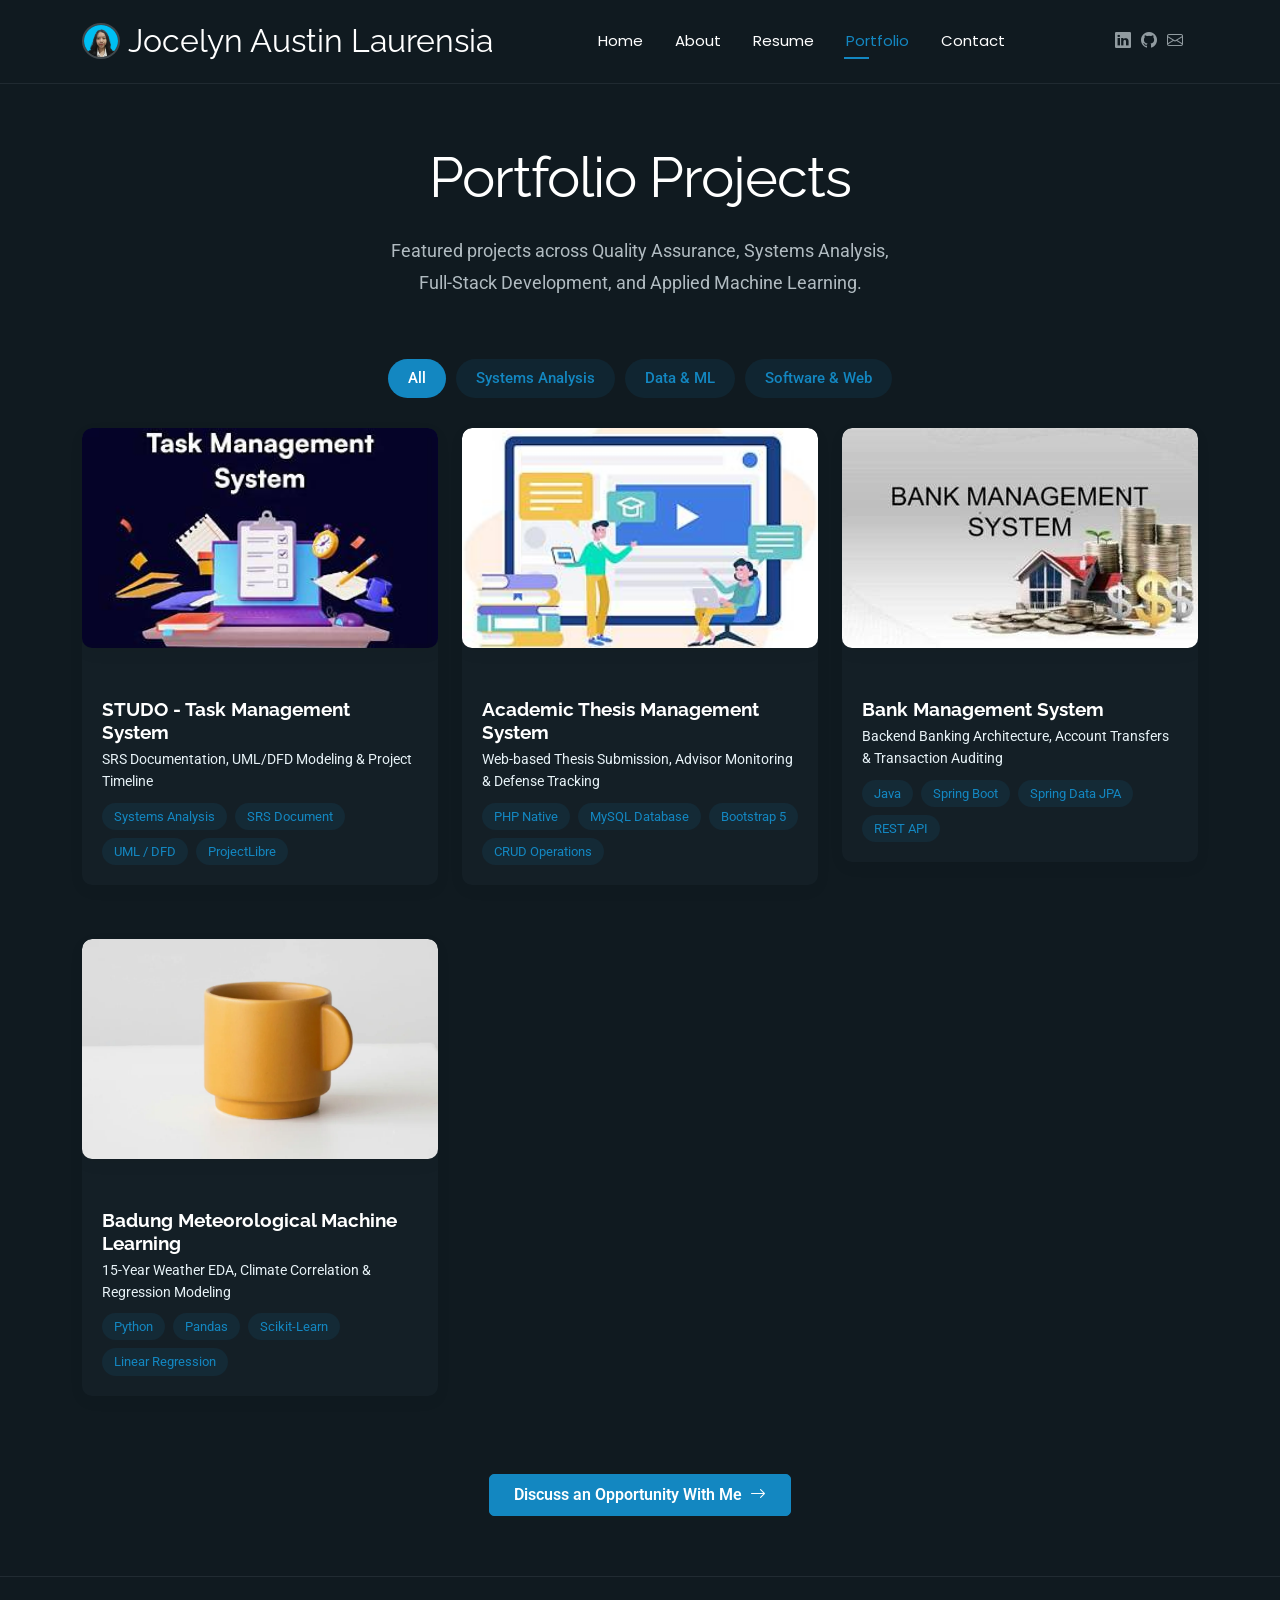
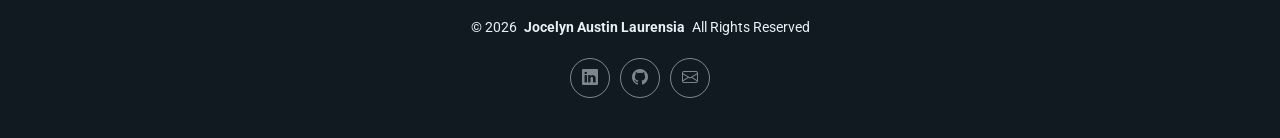
==== commit 05caf083: "Update portfolio.html" ====
--- a/portfolio.html
+++ b/portfolio.html
@@ -58,7 +58,6 @@
         <div class="isotope-layout" data-default-filter="*" data-layout="fitRows" data-sort="original-order">
           <ul class="portfolio-filters isotope-filters" data-aos="fade-up" data-aos-delay="200">
             <li data-filter="*" class="filter-active">All</li>
-            <li data-filter=".filter-qa">QA & SPMI</li>
             <li data-filter=".filter-systems">Systems Analysis</li>
             <li data-filter=".filter-data">Data & ML</li>
             <li data-filter=".filter-dev">Software & Web</li>
@@ -203,4 +202,4 @@
   <!-- Main JS File -->
   <script src="assets/js/main.js"></script>
 </body>
-</html>+</html>
